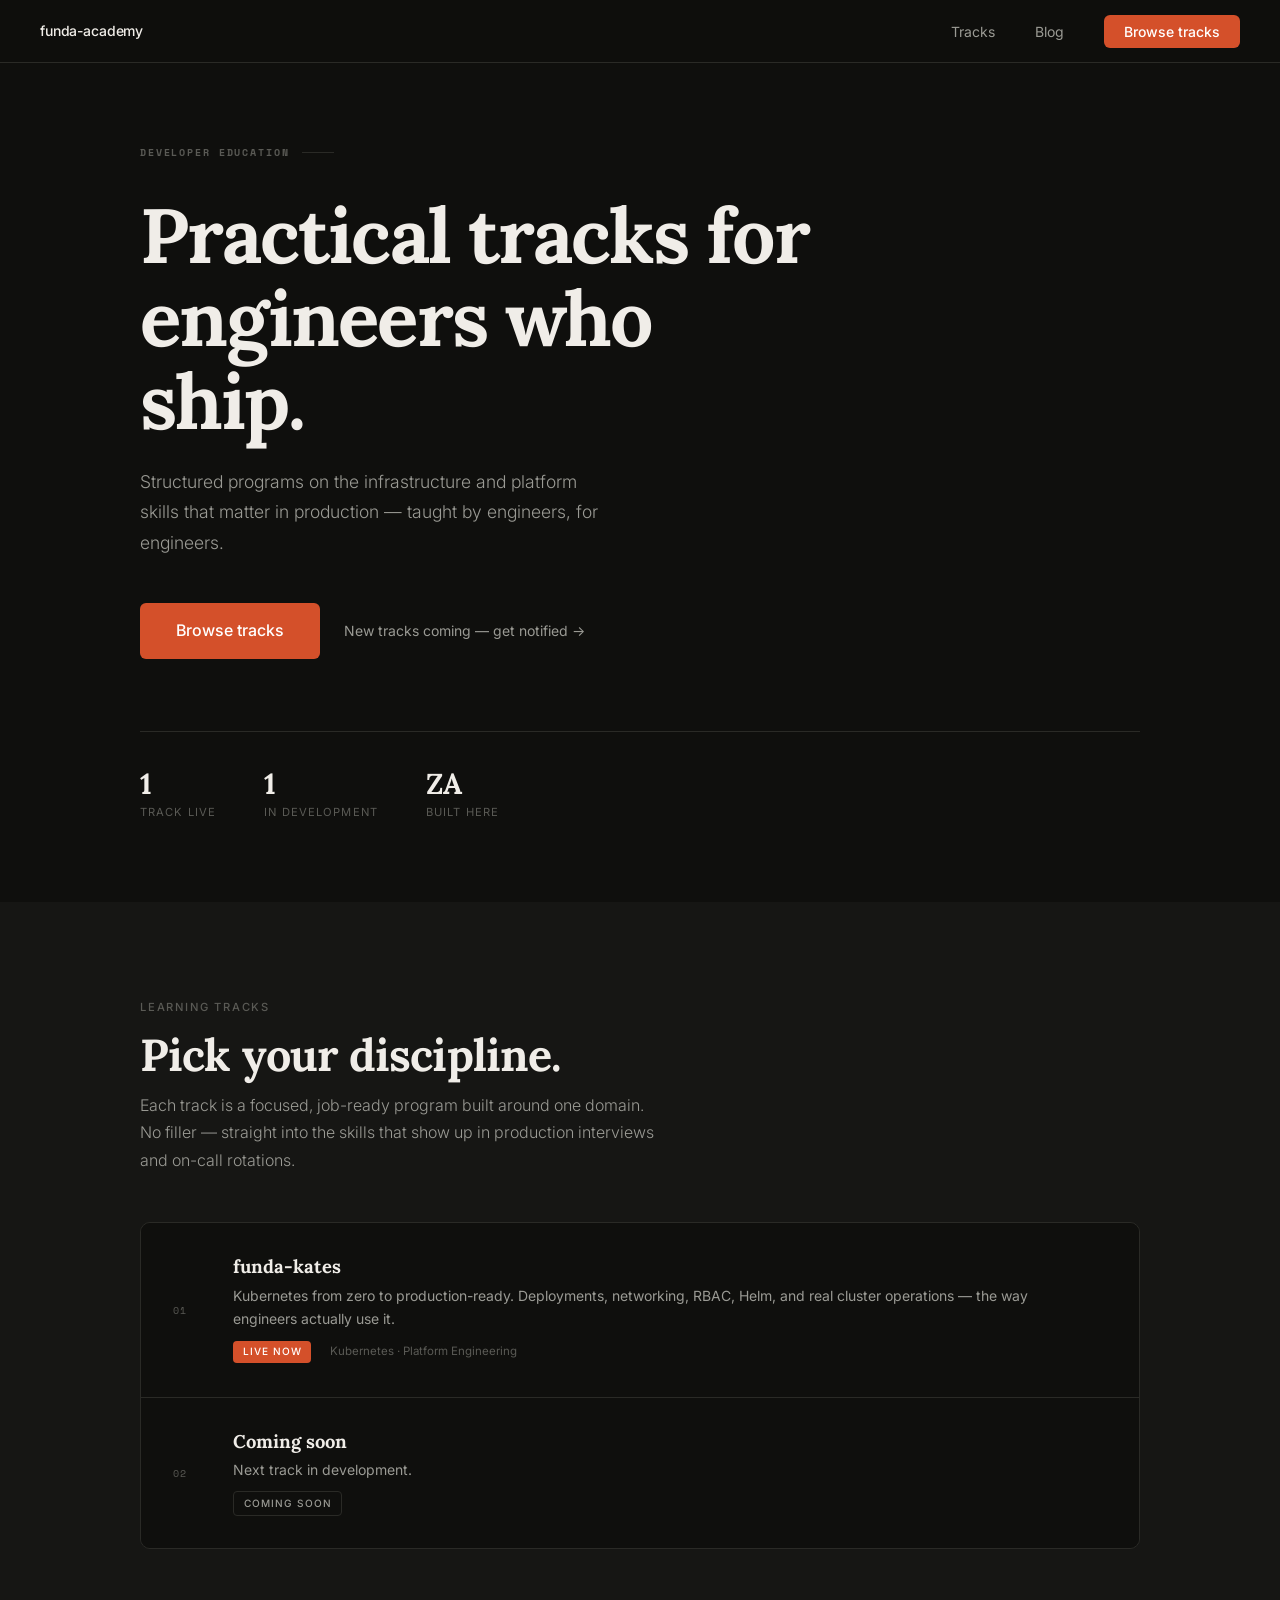
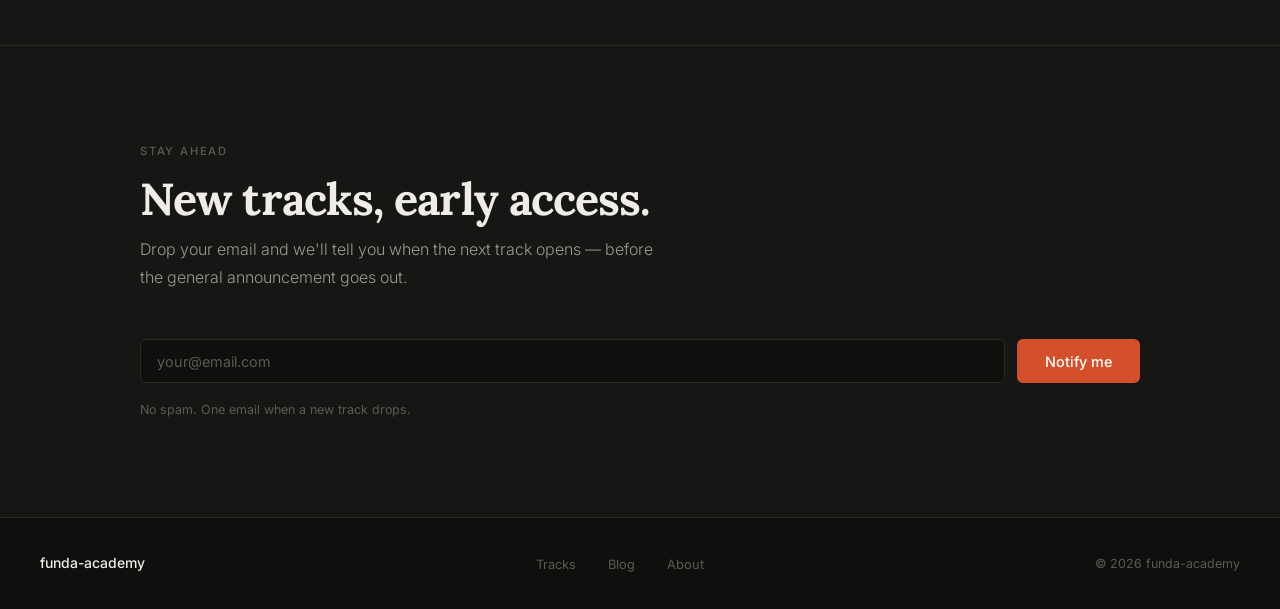
==== index.html @ 5dff41f7 "chore: initial commit" ====
<!DOCTYPE html>
<html lang="en">
<head>
<meta charset="UTF-8"/>
<meta name="viewport" content="width=device-width, initial-scale=1.0"/>
<title>funda-academy — Developer Education</title>
<meta name="description" content="Practical, structured tracks for engineers who need production-grade skills. Built for African developers."/>
<link href="https://fonts.googleapis.com/css2?family=Lora:wght@600;700&family=Inter:wght@300;400;500&family=Space+Mono:wght@700&display=swap" rel="stylesheet"/>
<style>
  :root {
    --ink: #f0ede8;
    --ink-muted: #9a9a94;
    --ink-faint: #5a5a55;
    --surface: #0f0f0d;
    --surface-alt: #161614;
    --surface-dark: #000000;
    --accent: #d4502a;
    --accent-hover: #e05e38;
    --accent-light: rgba(212,80,42,0.12);
    --border: #2a2a26;
    --serif: 'Lora', Georgia, serif;
    --sans: 'Inter', sans-serif;
    --mono: 'Space Mono', monospace;
  }

  *, *::before, *::after { box-sizing: border-box; margin: 0; padding: 0; }
  html { scroll-behavior: smooth; }
  body { font-family: var(--sans); background: var(--surface); color: var(--ink); font-size: 16px; line-height: 1.7; overflow-x: hidden; }

  /* ── Nav ── */
  nav {
    position: fixed; top: 0; left: 0; right: 0; z-index: 100;
    display: flex; align-items: center; justify-content: space-between;
    padding: 1.1rem 2.5rem;
    background: rgba(15,15,13,0.95);
    backdrop-filter: blur(10px);
    border-bottom: 1px solid var(--border);
  }
  .nav-logo {
    font-family: var(--sans); font-size: 0.875rem; font-weight: 500;
    color: var(--ink); text-decoration: none; letter-spacing: -0.01em;
  }
  .nav-logo em { font-style: normal; color: inherit; }
  .nav-links { list-style: none; display: flex; gap: 2.5rem; align-items: center; }
  .nav-links a { font-size: 0.875rem; color: var(--ink-muted); text-decoration: none; font-weight: 400; transition: color 0.2s; }
  .nav-links a:hover { color: var(--ink); }
  .nav-cta {
    background: var(--accent) !important; color: #fff !important;
    padding: 0.5rem 1.25rem !important; border-radius: 6px !important;
    font-weight: 500 !important; transition: background 0.2s !important;
  }
  .nav-cta:hover { background: var(--accent-hover) !important; }

  /* ── Hero — left-aligned (intentional departure from funda-kates) ── */
  .hero {
    min-height: 100vh;
    display: flex; flex-direction: column; justify-content: center;
    padding: 9rem 2.5rem 5rem;
  }
  .hero-inner { max-width: 1000px; margin: 0 auto; width: 100%; }
  .hero-tag {
    font-family: var(--mono); font-size: 0.65rem; font-weight: 700;
    color: var(--ink-faint); letter-spacing: 0.18em; text-transform: uppercase;
    margin-bottom: 2rem; display: flex; align-items: center; gap: 0.75rem;
  }
  .hero-tag::after { content: ''; flex: 0 0 32px; height: 1px; background: var(--border); }

  h1 {
    font-family: var(--serif);
    font-size: clamp(2.8rem, 6vw, 5rem);
    font-weight: 700; line-height: 1.08; letter-spacing: -0.025em;
    margin-bottom: 1.5rem; max-width: 680px;
  }
  .hero-sub {
    font-size: 1.1rem; color: var(--ink-muted); max-width: 460px;
    margin-bottom: 2.75rem; font-weight: 300; line-height: 1.75;
  }
  .hero-actions { display: flex; align-items: center; gap: 1.5rem; flex-wrap: wrap; }
  .btn-primary {
    display: inline-block; background: var(--accent); color: #fff;
    padding: 0.9rem 2.25rem; border-radius: 6px; font-weight: 500; font-size: 1rem;
    text-decoration: none; transition: background 0.2s, transform 0.15s;
  }
  .btn-primary:hover { background: var(--accent-hover); transform: translateY(-1px); }
  .btn-ghost {
    display: inline-block; color: var(--ink-muted); font-size: 0.875rem;
    text-decoration: none; font-weight: 400; transition: color 0.2s;
  }
  .btn-ghost:hover { color: var(--ink); }

  .hero-rule { border: none; border-top: 1px solid var(--border); margin-top: 4.5rem; }
  .hero-meta {
    display: flex; gap: 3rem; padding-top: 2.25rem; flex-wrap: wrap;
  }
  .hero-meta-item .val {
    font-family: var(--serif); font-size: 1.8rem; font-weight: 700;
    color: var(--ink); display: block; line-height: 1.1;
  }
  .hero-meta-item .lbl {
    font-size: 0.7rem; color: var(--ink-faint); text-transform: uppercase;
    letter-spacing: 0.1em; margin-top: 0.2rem; display: block;
  }

  /* ── Shared section ── */
  section { padding: 6rem 2.5rem; }
  .container { max-width: 1000px; margin: 0 auto; }
  .section-label {
    font-size: 0.7rem; letter-spacing: 0.16em; text-transform: uppercase;
    color: var(--ink-faint); margin-bottom: 0.75rem; font-weight: 500;
  }
  h2 {
    font-family: var(--serif);
    font-size: clamp(1.8rem, 4vw, 2.8rem);
    font-weight: 700; letter-spacing: -0.02em; line-height: 1.15; margin-bottom: 0.75rem;
  }
  .section-intro {
    font-size: 1rem; color: var(--ink-muted); max-width: 520px;
    margin-bottom: 3rem; font-weight: 300; line-height: 1.7;
  }

  /* ── Track list ── */
  #tracks { background: var(--surface-alt); }
  .track-list { border: 1px solid var(--border); border-radius: 10px; overflow: hidden; }

  .track-row {
    display: flex; align-items: center; gap: 2rem;
    padding: 2rem 2rem; background: var(--surface);
    border-bottom: 1px solid var(--border);
    text-decoration: none; color: var(--ink);
    transition: background 0.2s;
    position: relative;
  }
  .track-row:last-child { border-bottom: none; }
  a.track-row:hover { background: var(--accent-light); }
  .track-row.inactive { cursor: default; }

  .track-id {
    font-family: var(--mono); font-size: 0.6rem; letter-spacing: 0.12em;
    color: var(--ink-faint); flex-shrink: 0; width: 1.75rem;
    text-transform: uppercase;
  }
  .track-body { flex: 1; }
  .track-name {
    font-family: var(--serif); font-size: 1.15rem; font-weight: 700;
    margin-bottom: 0.3rem; line-height: 1.3;
  }
  .track-desc { font-size: 0.875rem; color: var(--ink-muted); line-height: 1.65; }
  .track-chips { display: flex; gap: 0.6rem; align-items: center; margin-top: 0.6rem; }

  .chip {
    font-size: 0.63rem; font-weight: 500; letter-spacing: 0.1em;
    text-transform: uppercase; padding: 0.18rem 0.6rem; border-radius: 4px;
  }
  .chip-live { background: var(--accent); color: #fff; }
  .chip-soon {
    background: transparent; color: var(--ink-muted);
    border: 1px solid var(--border);
  }
  .chip-topic { color: var(--ink-faint); font-size: 0.72rem; text-transform: none; letter-spacing: 0; font-weight: 400; }

  .track-arrow {
    color: var(--accent); font-size: 1.1rem; flex-shrink: 0;
    opacity: 0; transition: opacity 0.15s, transform 0.15s;
  }
  a.track-row:hover .track-arrow { opacity: 1; transform: translateX(3px); }

  /* ── Waitlist ── */
  #waitlist { background: var(--surface-alt); border-top: 1px solid var(--border); }

  .waitlist-form { display: flex; gap: 0.75rem; flex-wrap: wrap; margin-top: 0.5rem; }
  .waitlist-form input {
    flex: 1; min-width: 220px;
    padding: 0.8rem 1rem; border-radius: 6px;
    border: 1px solid var(--border);
    background: var(--surface);
    color: var(--ink); font-family: var(--sans); font-size: 0.9rem;
    transition: border-color 0.2s; outline: none;
  }
  .waitlist-form input::placeholder { color: var(--ink-faint); }
  .waitlist-form input:focus { border-color: var(--accent); }
  .waitlist-form button {
    padding: 0.8rem 1.75rem; background: var(--accent); color: #fff;
    border: none; border-radius: 6px; font-family: var(--sans);
    font-size: 0.9rem; font-weight: 500; cursor: pointer; transition: background 0.2s;
    white-space: nowrap;
  }
  .waitlist-form button:hover { background: var(--accent-hover); }
  .waitlist-note { margin-top: 1rem; font-size: 0.78rem; color: var(--ink-faint); }

  /* ── Footer ── */
  footer {
    padding: 2rem 2.5rem;
    border-top: 1px solid var(--border);
    display: flex; align-items: center; justify-content: space-between;
    flex-wrap: wrap; gap: 1rem;
  }
  .footer-brand { font-size: 0.875rem; font-weight: 500; color: var(--ink); text-decoration: none; }
  .footer-brand em { font-style: normal; color: inherit; }
  .footer-links { display: flex; gap: 2rem; list-style: none; }
  .footer-links a { font-size: 0.8rem; color: var(--ink-faint); text-decoration: none; transition: color 0.2s; }
  .footer-links a:hover { color: var(--ink); }
  .footer-copy { font-size: 0.78rem; color: var(--ink-faint); }

  /* ── Fade-in ── */
  .fade-in { opacity: 0; transform: translateY(14px); transition: opacity 0.5s ease, transform 0.5s ease; }
  .fade-in.visible { opacity: 1; transform: translateY(0); }

  @media (prefers-reduced-motion: reduce) {
    .fade-in { transition: none; opacity: 1; transform: none; }
    .track-arrow { opacity: 1; }
  }

  /* ── Mobile ── */
  @media (max-width: 720px) {
    nav { padding: 1rem 1.25rem; }
    .nav-links { display: none; }
    .hero { padding: 7rem 1.25rem 4rem; }
    section { padding: 4rem 1.25rem; }
    .hero-meta { gap: 2rem; }
    .hero-actions { flex-direction: column; align-items: flex-start; }
    .track-row { gap: 1.25rem; }
    footer { flex-direction: column; align-items: flex-start; }
    .footer-links { flex-wrap: wrap; gap: 1.25rem; }
  }
</style>
</head>
<body>

<nav aria-label="Main navigation">
  <a href="/" class="nav-logo">funda<em>-academy</em></a>
  <ul class="nav-links">
    <li><a href="#tracks">Tracks</a></li>
    <li><a href="/blog">Blog</a></li>
    <li><a href="#tracks" class="nav-cta">Browse tracks</a></li>
  </ul>
</nav>

<main>

  <!-- Hero -->
  <div class="hero">
    <div class="hero-inner">
      <p class="hero-tag fade-in">Developer Education</p>
      <h1 class="fade-in">Practical tracks for engineers who ship.</h1>
      <p class="hero-sub fade-in">Structured programs on the infrastructure and platform skills that matter in production — taught by engineers, for engineers.</p>
      <div class="hero-actions fade-in">
        <a href="#tracks" class="btn-primary">Browse tracks</a>
        <a href="#waitlist" class="btn-ghost">New tracks coming — get notified →</a>
      </div>
      <hr class="hero-rule fade-in"/>
      <div class="hero-meta fade-in">
        <div class="hero-meta-item">
          <span class="val">1</span>
          <span class="lbl">Track live</span>
        </div>
        <div class="hero-meta-item">
          <span class="val">1</span>
          <span class="lbl">In development</span>
        </div>
        <div class="hero-meta-item">
          <span class="val">ZA</span>
          <span class="lbl">Built here</span>
        </div>
      </div>
    </div>
  </div>

  <!-- Tracks -->
  <section id="tracks">
    <div class="container">
      <p class="section-label fade-in">Learning tracks</p>
      <h2 class="fade-in">Pick your discipline.</h2>
      <p class="section-intro fade-in">Each track is a focused, job-ready program built around one domain. No filler — straight into the skills that show up in production interviews and on-call rotations.</p>

      <div class="track-list fade-in">

        <a href="#" class="track-row" aria-label="funda-kates — Kubernetes track, live now">
          <span class="track-id">01</span>
          <div class="track-body">
            <div class="track-name">funda-kates</div>
            <div class="track-desc">Kubernetes from zero to production-ready. Deployments, networking, RBAC, Helm, and real cluster operations — the way engineers actually use it.</div>
            <div class="track-chips">
              <span class="chip chip-live">Live now</span>
              <span class="chip chip-topic">Kubernetes · Platform Engineering</span>
            </div>
          </div>
          <span class="track-arrow" aria-hidden="true">→</span>
        </a>

        <div class="track-row inactive" aria-label="Track 02 — coming soon">
          <span class="track-id">02</span>
          <div class="track-body">
            <div class="track-name">Coming soon</div>
            <div class="track-desc">Next track in development.</div>
            <div class="track-chips">
              <span class="chip chip-soon">Coming soon</span>
            </div>
          </div>
        </div>


      </div>
    </div>
  </section>

  <!-- Waitlist -->
  <section id="waitlist">
    <div class="container">
      <p class="section-label fade-in">Stay ahead</p>
      <h2 class="fade-in">New tracks, early access.</h2>
      <p class="section-intro fade-in">Drop your email and we'll tell you when the next track opens — before the general announcement goes out.</p>
      <form class="waitlist-form fade-in" onsubmit="return false;" aria-label="Waitlist signup">
        <input type="email" placeholder="your@email.com" aria-label="Email address" autocomplete="email"/>
        <button type="submit">Notify me</button>
      </form>
      <p class="waitlist-note fade-in">No spam. One email when a new track drops.</p>
    </div>
  </section>

</main>

<footer>
  <a href="/" class="footer-brand">funda<em>-academy</em></a>
  <ul class="footer-links" aria-label="Footer links">
    <li><a href="#tracks">Tracks</a></li>
    <li><a href="/blog">Blog</a></li>
    <li><a href="#">About</a></li>
  </ul>
  <span class="footer-copy">© 2026 funda-academy</span>
</footer>

<script>
  const observer = new IntersectionObserver(entries => {
    entries.forEach(e => { if (e.isIntersecting) e.target.classList.add('visible'); });
  }, { threshold: 0.08 });
  document.querySelectorAll('.fade-in').forEach(el => observer.observe(el));
</script>

</body>
</html>
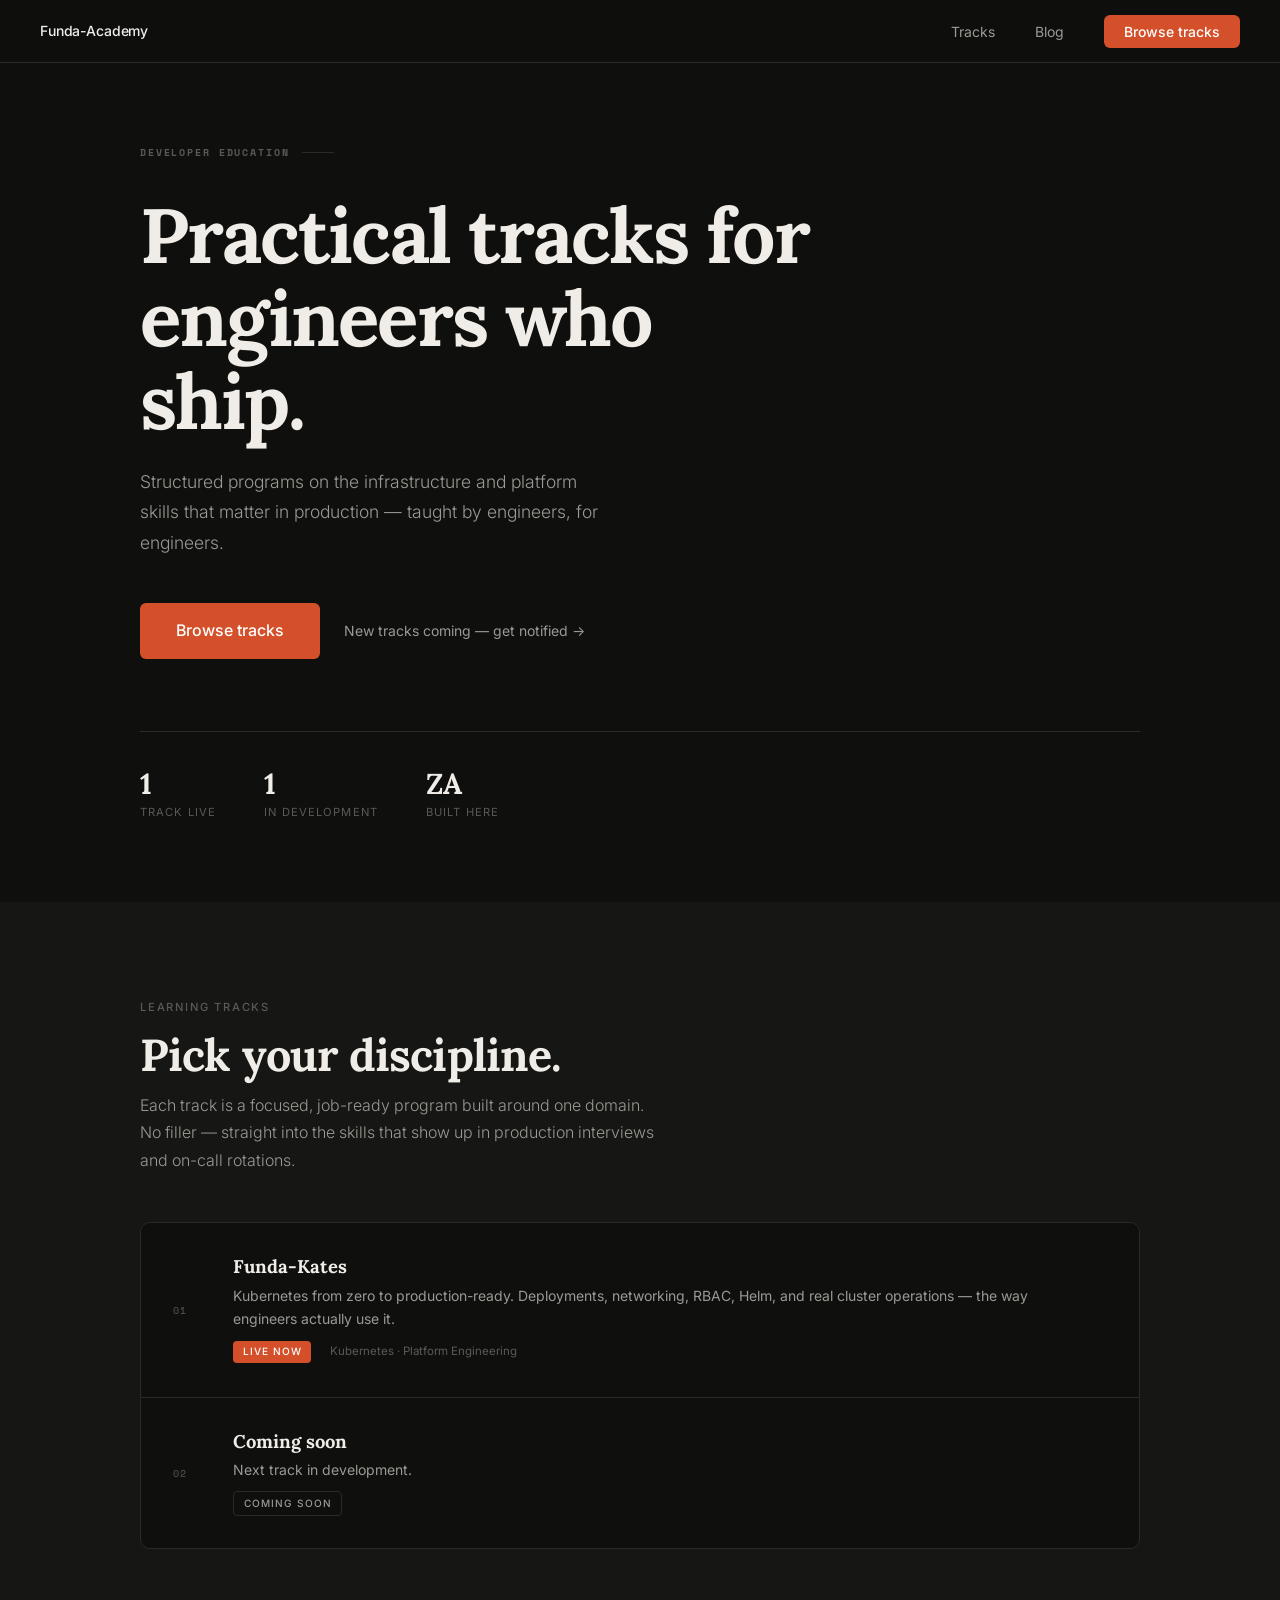
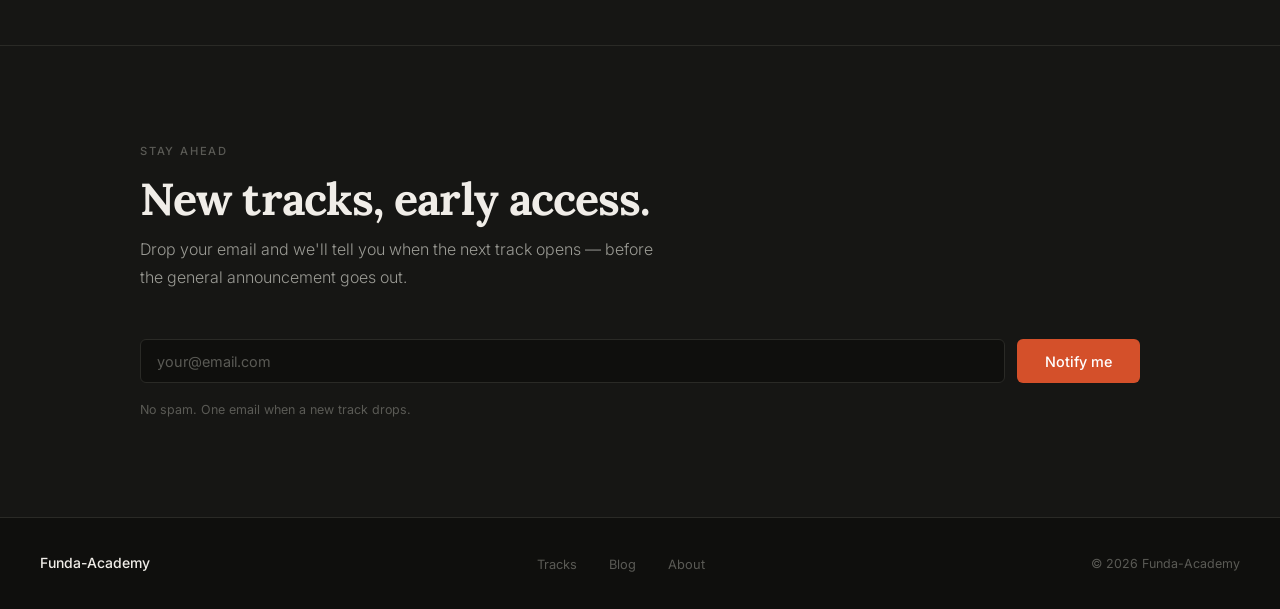
==== commit f7e30b7b: "update track name" ====
--- a/index.html
+++ b/index.html
@@ -3,7 +3,7 @@
 <head>
 <meta charset="UTF-8"/>
 <meta name="viewport" content="width=device-width, initial-scale=1.0"/>
-<title>funda-academy — Developer Education</title>
+<title>Funda-Academy — Developer Education</title>
 <meta name="description" content="Practical, structured tracks for engineers who need production-grade skills. Built for African developers."/>
 <link href="https://fonts.googleapis.com/css2?family=Lora:wght@600;700&family=Inter:wght@300;400;500&family=Space+Mono:wght@700&display=swap" rel="stylesheet"/>
 <style>
@@ -227,7 +227,7 @@
 <body>
 
 <nav aria-label="Main navigation">
-  <a href="/" class="nav-logo">funda<em>-academy</em></a>
+  <a href="/" class="nav-logo">Funda<em>-Academy</em></a>
   <ul class="nav-links">
     <li><a href="#tracks">Tracks</a></li>
     <li><a href="/blog">Blog</a></li>
@@ -274,10 +274,10 @@
 
       <div class="track-list fade-in">
 
-        <a href="#" class="track-row" aria-label="funda-kates — Kubernetes track, live now">
+        <a href="https://www.funda.academy/funda-kates/" class="track-row" aria-label="Funda-Kates — Kubernetes track, live now">
           <span class="track-id">01</span>
           <div class="track-body">
-            <div class="track-name">funda-kates</div>
+            <div class="track-name">Funda-Kates</div>
             <div class="track-desc">Kubernetes from zero to production-ready. Deployments, networking, RBAC, Helm, and real cluster operations — the way engineers actually use it.</div>
             <div class="track-chips">
               <span class="chip chip-live">Live now</span>
@@ -320,13 +320,13 @@
 </main>
 
 <footer>
-  <a href="/" class="footer-brand">funda<em>-academy</em></a>
+  <a href="/" class="footer-brand">Funda<em>-Academy</em></a>
   <ul class="footer-links" aria-label="Footer links">
     <li><a href="#tracks">Tracks</a></li>
     <li><a href="/blog">Blog</a></li>
     <li><a href="#">About</a></li>
   </ul>
-  <span class="footer-copy">© 2026 funda-academy</span>
+  <span class="footer-copy">© 2026 Funda-Academy</span>
 </footer>
 
 <script>
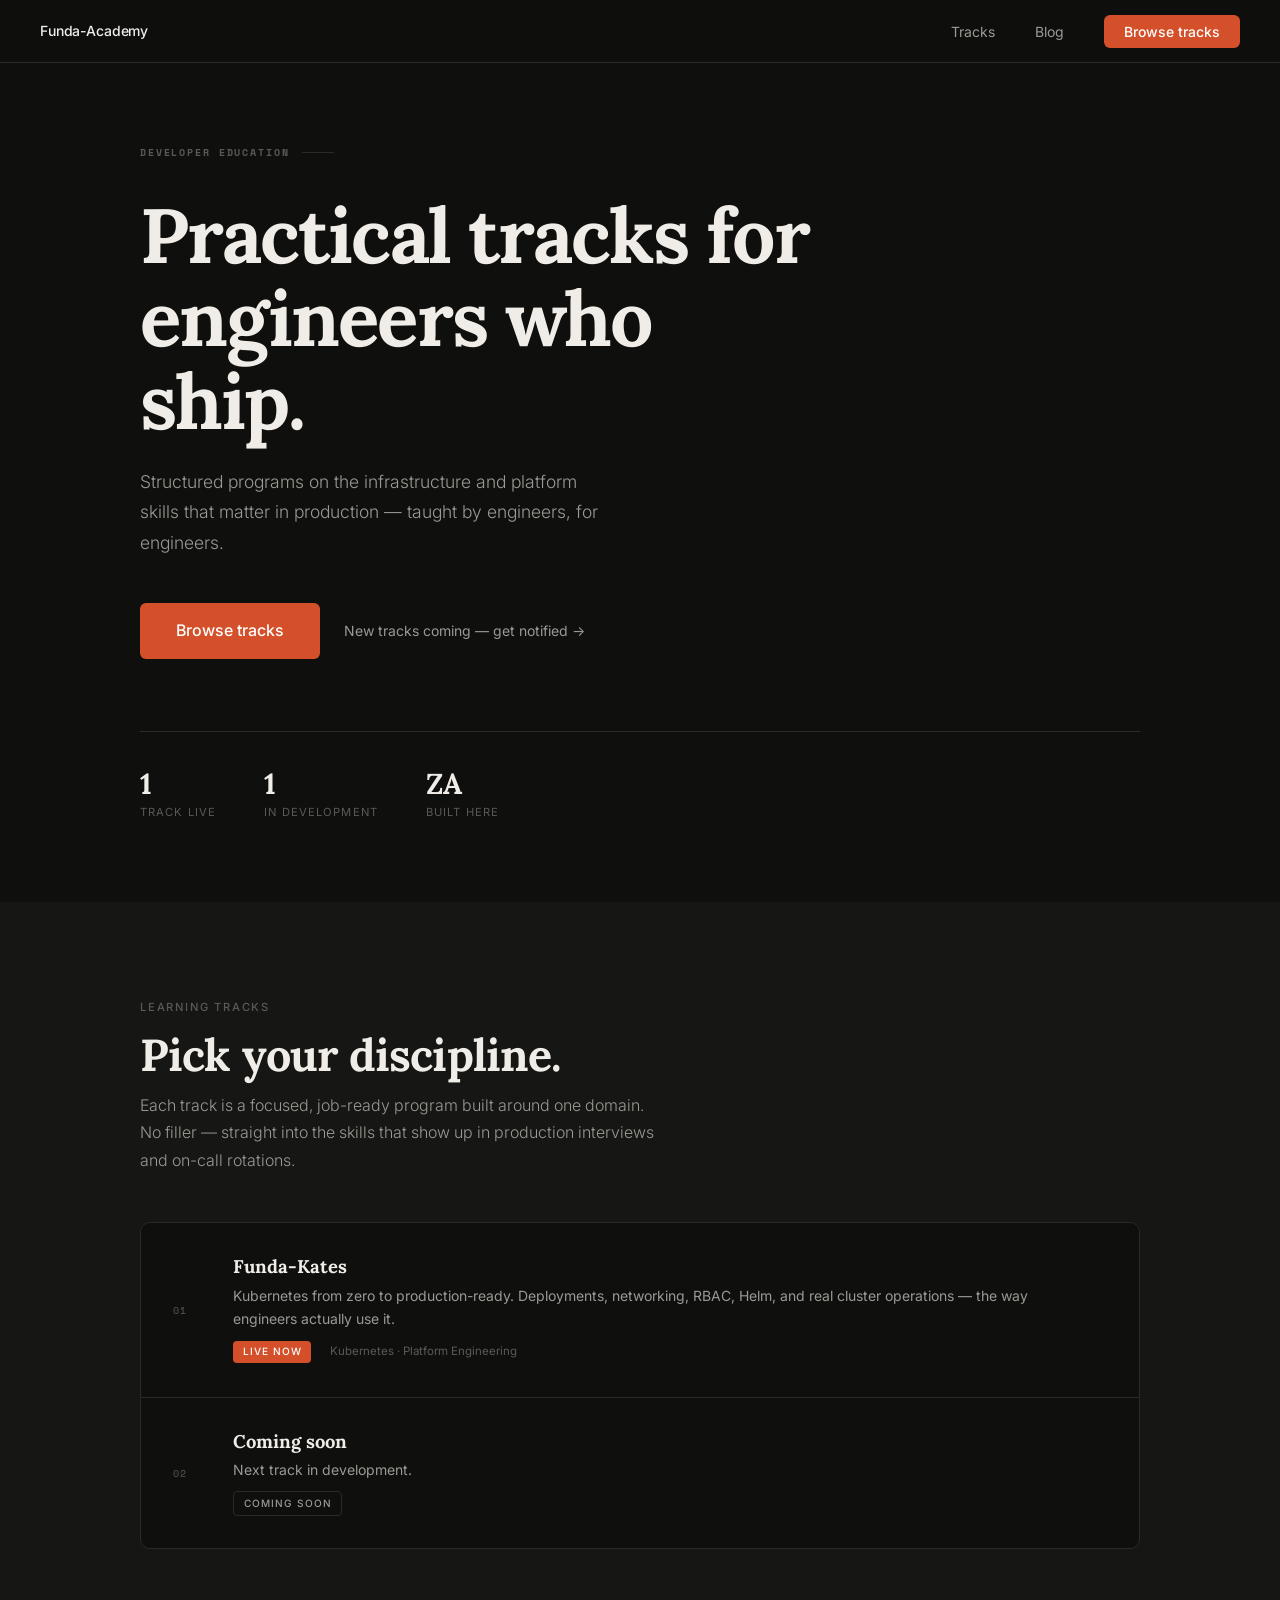
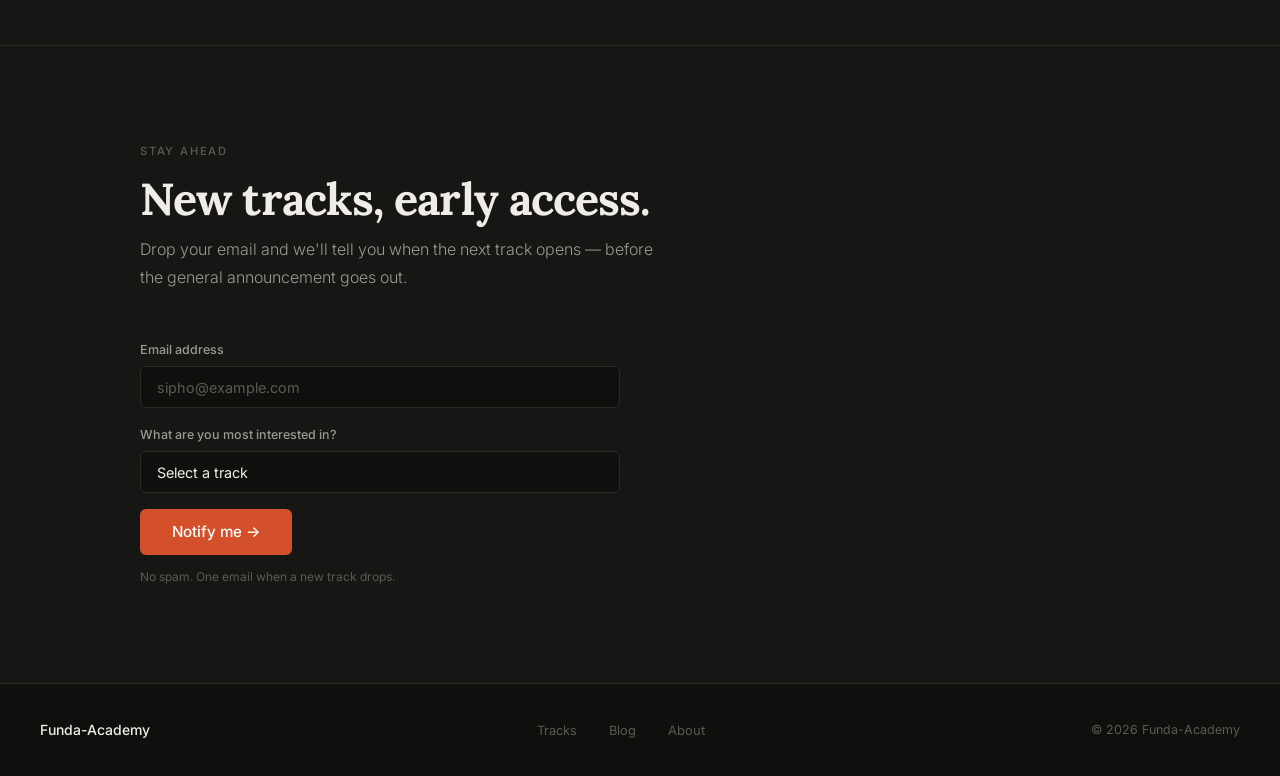
==== commit c5f56ee3: "add notify form" ====
--- a/index.html
+++ b/index.html
@@ -5,6 +5,25 @@
 <meta name="viewport" content="width=device-width, initial-scale=1.0"/>
 <title>Funda-Academy — Developer Education</title>
 <meta name="description" content="Practical, structured tracks for engineers who need production-grade skills. Built for African developers."/>
+<meta name="author" content="Mziyabo Singwango"/>
+<meta name="robots" content="index, follow"/>
+<link rel="canonical" href="https://funda.academy"/>
+
+<!-- Open Graph -->
+<meta property="og:type" content="website"/>
+<meta property="og:url" content="https://funda.academy"/>
+<meta property="og:title" content="Funda-Academy — Developer Education"/>
+<meta property="og:description" content="Practical, structured tracks for engineers who need production-grade skills. Built for African developers."/>
+<meta property="og:image" content="https://funda.academy/assets/og-image.png"/>
+<meta property="og:locale" content="en_ZA"/>
+<meta property="og:site_name" content="Funda-Academy"/>
+
+<!-- Twitter Card -->
+<meta name="twitter:card" content="summary_large_image"/>
+<meta name="twitter:title" content="Funda-Academy — Developer Education"/>
+<meta name="twitter:description" content="Practical, structured tracks for engineers who need production-grade skills. Built for African developers."/>
+<meta name="twitter:image" content="https://funda.academy/assets/og-image.png"/>
+
 <link href="https://fonts.googleapis.com/css2?family=Lora:wght@600;700&family=Inter:wght@300;400;500&family=Space+Mono:wght@700&display=swap" rel="stylesheet"/>
 <style>
   :root {
@@ -167,25 +186,26 @@
   /* ── Waitlist ── */
   #waitlist { background: var(--surface-alt); border-top: 1px solid var(--border); }
 
-  .waitlist-form { display: flex; gap: 0.75rem; flex-wrap: wrap; margin-top: 0.5rem; }
-  .waitlist-form input {
-    flex: 1; min-width: 220px;
-    padding: 0.8rem 1rem; border-radius: 6px;
-    border: 1px solid var(--border);
-    background: var(--surface);
+  .waitlist-form { max-width: 480px; }
+  .form-group { margin-bottom: 1rem; }
+  .form-group label { display: block; font-size: 0.78rem; font-weight: 500; color: var(--ink-muted); margin-bottom: 0.4rem; }
+  .form-group input, .form-group select {
+    width: 100%; padding: 0.7rem 1rem; border-radius: 6px;
+    border: 1px solid var(--border); background: var(--surface);
     color: var(--ink); font-family: var(--sans); font-size: 0.9rem;
-    transition: border-color 0.2s; outline: none;
-  }
-  .waitlist-form input::placeholder { color: var(--ink-faint); }
-  .waitlist-form input:focus { border-color: var(--accent); }
-  .waitlist-form button {
-    padding: 0.8rem 1.75rem; background: var(--accent); color: #fff;
-    border: none; border-radius: 6px; font-family: var(--sans);
-    font-size: 0.9rem; font-weight: 500; cursor: pointer; transition: background 0.2s;
-    white-space: nowrap;
-  }
-  .waitlist-form button:hover { background: var(--accent-hover); }
-  .waitlist-note { margin-top: 1rem; font-size: 0.78rem; color: var(--ink-faint); }
+    transition: border-color 0.2s; outline: none; appearance: none;
+  }
+  .form-group input::placeholder { color: var(--ink-faint); }
+  .form-group select option { background: var(--surface); color: var(--ink); }
+  .form-group input:focus, .form-group select:focus { border-color: var(--accent); }
+  .submit-btn {
+    margin-top: 0.5rem; display: block; background: var(--accent); color: #fff;
+    border: none; padding: 0.85rem 2rem; border-radius: 6px;
+    font-family: var(--sans); font-size: 0.95rem; font-weight: 500;
+    cursor: pointer; transition: background 0.2s;
+  }
+  .submit-btn:hover { background: var(--accent-hover); }
+  .form-note { font-size: 0.75rem; color: var(--ink-faint); margin-top: 0.75rem; }
 
   /* ── Footer ── */
   footer {
@@ -309,11 +329,25 @@
       <p class="section-label fade-in">Stay ahead</p>
       <h2 class="fade-in">New tracks, early access.</h2>
       <p class="section-intro fade-in">Drop your email and we'll tell you when the next track opens — before the general announcement goes out.</p>
-      <form class="waitlist-form fade-in" onsubmit="return false;" aria-label="Waitlist signup">
-        <input type="email" placeholder="your@email.com" aria-label="Email address" autocomplete="email"/>
-        <button type="submit">Notify me</button>
+      <form class="waitlist-form fade-in" action="https://docs.google.com/forms/d/e/1FAIpQLSe7iedlRR2elvd1-RGXBqhCbMi18WWszPIXYm7vUnIklqUvCw/formResponse" method="POST" target="_blank">
+        <div class="form-group">
+          <label for="w-email">Email address</label>
+          <input type="email" id="w-email" name="entry.1069801419" placeholder="sipho@example.com" required autocomplete="email"/>
+        </div>
+        <div class="form-group">
+          <label for="w-interest">What are you most interested in?</label>
+          <select id="w-interest" name="entry.1928213218" required>
+            <option value="" disabled selected>Select a track</option>
+            <option value="Kubernetes & Platform Engineering">Kubernetes &amp; Platform Engineering</option>
+            <option value="CI/CD & GitOps">CI/CD &amp; GitOps</option>
+            <option value="Cloud Fundamentals">Cloud Fundamentals</option>
+            <option value="All of the above">All of the above</option>
+          </select>
+        </div>
+        <input type="text" name="website" tabindex="-1" autocomplete="off" aria-hidden="true" style="position:absolute;left:-9999px;width:1px;height:1px;opacity:0;"/>
+        <button type="submit" class="submit-btn">Notify me →</button>
+        <p class="form-note">No spam. One email when a new track drops.</p>
       </form>
-      <p class="waitlist-note fade-in">No spam. One email when a new track drops.</p>
     </div>
   </section>
 
